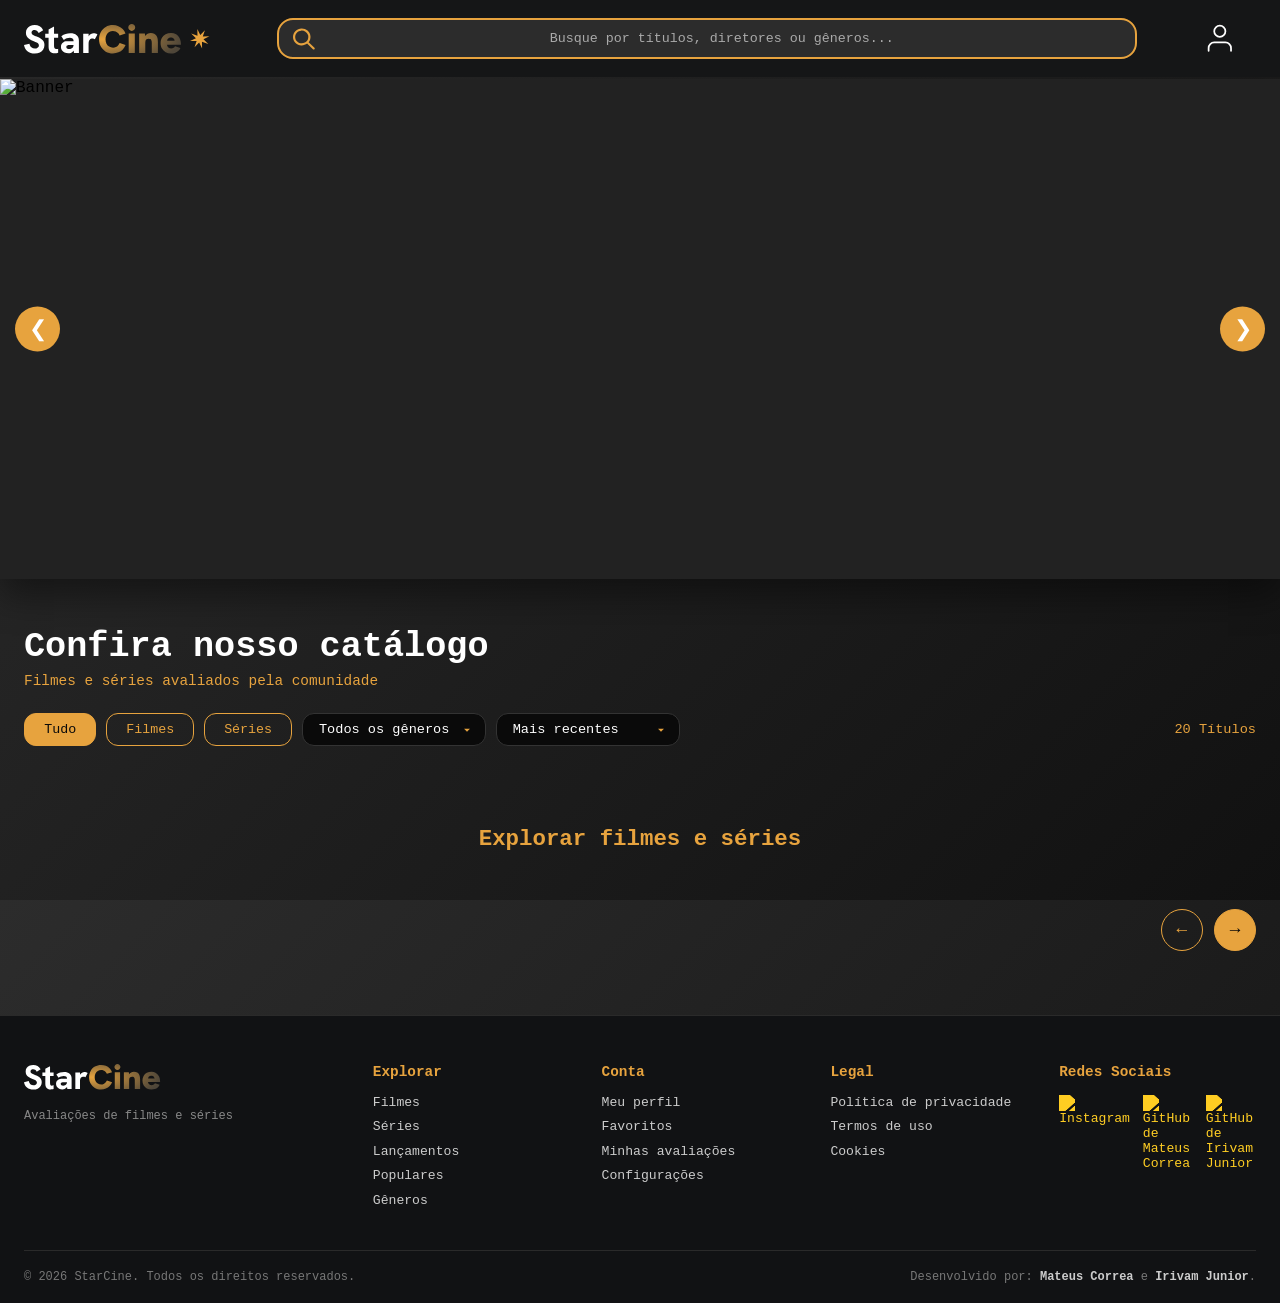
==== index.html @ 53b48ee3 "removendo alterações" ====
<!DOCTYPE html>
<html lang="pt-br">

<head>
  <meta charset="UTF-8">
  <meta name="viewport" content="width=device-width, initial-scale=1.0">

  <link rel="shortcut icon" href="/src/assets/images/StarCine.svg" type="image/x-icon">
  <link rel="stylesheet" href="/css/index.css">
  <link rel="stylesheet" href="/global css/colors.css">
  <link rel="stylesheet" href="/global css/fonts.css">
  <link rel="stylesheet" href="/css/responsivo.css">
  <link rel="icon" type="image/png" href="/svgs/Star 3.svg">
  <title>StarCine - Sua plataforma de streaming favorita</title>
</head>

<body>
  <header class="header">
    <div class="header__container">
      <div class="header__brand" id="logoReload">
        <img src="/svgs/StarCine.svg" alt="Star Cine" class="header__logo" />
        <img src="/svgs/Star 3.svg" alt="Estrela" class="header__star" />
      </div>

      <button class="header__hamburger" id="btnMenuMobile" aria-label="Abrir menu" aria-expanded="false">
        <span></span>
        <span></span>
        <span></span>
      </button>

      <div class="header__menu" id="headerMenu">
        <div class="header__search">
          <div class="header__search-icon">
            <img src="/svgs/search.svg" alt="Ícone de pesquisa" class="header__search-img" />
          </div>
          <input type="text" placeholder="Busque por títulos, diretores ou gêneros..." class="header__search-input" />
        </div>

        <div class="header__user" id="headerUser">
          <img src="/svgs/user-icon.svg" alt="Ícone de usuário" class="header__user-img" id="userAvatar" />
          <span class="header__user-nome" id="userNome"></span>

          <div class="header__user-dropdown" id="userDropdown">
            <button id="btnVerPerfil" type="button">Meu perfil</button>
            <button id="btnTrocarConta" type="button">Trocar de conta</button>
            <button id="btnSair" type="button">Sair</button>
          </div>
        </div>
      </div>
    </div>
  </header>

  <div class="modal-login" id="modalLogin">
    <div class="modal-login__overlay" id="modalLoginOverlay"></div>
    <div class="modal-login__conteudo">
      <button class="modal-login__fechar" id="modalLoginFechar" aria-label="Fechar">&times;</button>
      <p class="modal-login__titulo">Entrar no StarCine</p>
      <button id="btnEntrarGoogle" class="modal-login__botao" type="button">
        Continuar com Google
      </button>
    </div>
  </div>

  <section class="principal">
    <div class="card-principal">
      <img src="/img-principal/img-principal.png" alt="Banner" class="card-principal__img" id="imgPrincipal">
      <button class="btn prev" id="btnPrev">&#10094;</button>
      <button class="btn next" id="btnNext">&#10095;</button>
    </div>
    <div class="dots" id="dots">
      <span class="active" data-index="0"></span>
      <span data-index="1"></span>
      <span data-index="2"></span>
      <span data-index="3"></span>
    </div>
  </section>

  <section class="catalogo">
    <h2 class="catalogo__titulo">Confira nosso catálogo</h2>
    <p class="catalogo__subtitulo">Filmes e séries avaliados pela comunidade</p>

    <div class="catalogo__toolbar">
      <div class="catalogo__filtros">
        <button class="filtro filtro--ativo" data-filtro="todo">Tudo</button>
        <button class="filtro" data-filtro="filme">Filmes</button>
        <button class="filtro" data-filtro="serie">Séries</button>

        <select class="catalogo__select" id="selectGenero">
          <option value="todos">Todos os gêneros</option>
        </select>

        <select class="catalogo__select" id="selectOrdem">
          <option value="recentes">Mais recentes</option>
          <option value="antigos">Mais antigos</option>
          <option value="avaliados">Melhor avaliados</option>
        </select>
      </div>

      <span class="catalogo__contador" id="contadorTitulos">20 Títulos</span>
    </div>

    <div class="catalogo__grid" id="grid-catalogo"></div>
  </section>

  <section class="explorar">
    <h2 class="explorar__titulo">Explorar filmes e séries</h2>

    <div class="explorar__carrossel-wrap">
      <div class="explorar__carrossel" id="explorarCarrossel"></div>
    </div>

    <div class="explorar__controles">
      <button class="explorar__btn" id="explorarPrev" aria-label="Anterior">&#8592;</button>
      <button class="explorar__btn explorar__btn--ativo" id="explorarNext" aria-label="Próximo">&#8594;</button>
    </div>
  </section>

  <div class="modal" id="modal">
    <div class="modal__overlay" id="modalOverlay"></div>
    <div class="modal__conteudo">
      <button class="modal__fechar" id="modalFechar">&times;</button>
      <img src="" alt="" class="modal__poster" id="modalPoster">
      <div class="modal__info">
        <h2 class="modal__titulo" id="modalTitulo"></h2>
        <p class="modal__meta" id="modalMeta"></p>
        <p class="modal__descricao" id="modalDescricao"></p>

        <div class="modal__avaliacao">
          <p class="modal__avaliacao-titulo">Sua avaliação</p>
          <div class="estrelas" id="estrelas">
            <span data-valor="1">★</span>
            <span data-valor="2">★</span>
            <span data-valor="3">★</span>
            <span data-valor="4">★</span>
            <span data-valor="5">★</span>
          </div>
          <textarea id="modalComentario" class="modal__comentario"
            placeholder="Escreva sua opinião (opcional)..."></textarea>
          <button id="btnSalvarAvaliacao" class="btn-salvar-avaliacao">Salvar avaliação</button>
          <p class="modal__salvo" id="modalSalvoMsg"></p>
        </div>
      </div>
    </div>
  </div>

  <footer class="footer">
    <div class="footer__container">
      <div class="footer__brand">
        <img src="/svgs/StarCine.svg" alt="StarCine" class="footer__logo">
        <p class="footer__tagline">Avaliações de filmes e séries</p>
      </div>

      <div class="footer__coluna">
        <h4>Explorar</h4>
        <a href="#">Filmes</a>
        <a href="#">Séries</a>
        <a href="#">Lançamentos</a>
        <a href="#">Populares</a>
        <a href="#">Gêneros</a>
      </div>

      <div class="footer__coluna">
        <h4>Conta</h4>
        <a href="/pages/editar.html">Meu perfil</a>
        <a href="#">Favoritos</a>
        <a href="#">Minhas avaliações</a>
        <a href="#">Configurações</a>
      </div>

      <div class="footer__coluna">
        <h4>Legal</h4>
        <a href="#">Política de privacidade</a>
        <a href="#">Termos de uso</a>
        <a href="#">Cookies</a>
      </div>

      <div class="footer__coluna">
        <h4>Redes Sociais</h4>
        <div class="footer__redes">
          <a href="https://www.instagram.com/nexs.software/" target="_blank" rel="noopener noreferrer"
            aria-label="Instagram">
            <img src="/icons footer/instagram (2).png" alt="Instagram" loading="lazy">
          </a>
          <a href="https://github.com/Mateuscorrealana" target="_blank" rel="noopener noreferrer"
            aria-label="GitHub de Mateus Correa">
            <img src="/icons footer/github.png" alt="GitHub de Mateus Correa" loading="lazy">
          </a>
          <a href="https://github.com/silvazZzZ" target="_blank" rel="noopener noreferrer"
            aria-label="GitHub de Irivam Junior">
            <img src="/icons footer/github.png" alt="GitHub de Irivam Junior" loading="lazy">
          </a>
        </div>
      </div>
    </div>

    <div class="footer__bottom">
      <p>© 2026 StarCine. Todos os direitos reservados.</p>
      <p>Desenvolvido por: <span id="footerDevs"><a href="https://www.linkedin.com/in/mateuscorrealana/" target="_blank"
            rel="noopener noreferrer">Mateus Correa</a> e <a href="https://www.linkedin.com/in/irivam-junior-756773348/"
            target="_blank" rel="noopener noreferrer">Irivam Junior</a>.</span></p>
    </div>
  </footer>

  <button id="btnVoltarTopo" class="btn-voltar-topo" aria-label="Voltar ao topo">
    &#8593;
  </button>

  <script type="module" src="/js/script.js"></script>
</body>

</html>
---- css/index.css ----
html,
body {
  height: 100%;
  margin: 0;
  padding: 0;
}

body {
  background: var(--gradient-matte-black);
  min-height: 100vh;
}
.header {
  width: 100%;
  background-color: #151617; /* ajuste conforme a cor do seu tema */
  padding: 1rem 0;
}

.header__container {
  max-width: 1200px;
  margin: 0 auto;
  padding: 0 1.5rem;
  display: flex;
  align-items: center;
}

.header__brand {
  display: flex;
  align-items: center;
  gap: 0.5rem;
  cursor: pointer;
}

.header__logo {
  position: relative;
  height: 30px;
  width: auto;
  right: 340px;
  cursor: pointer;
}

.header__star {
  position: relative;
  width: 20px;
  height: auto;
  right: 340px;
  cursor: pointer;
}

.header__search {
  flex: 1;
  display: flex;
  justify-content: center;
  position: relative;
  right: 100px;
}

.header__search input {
  width: 100%;
  max-width: 800px;
  padding: 0.5rem 1rem;
  border: 2px double #E7A33E;
  border-radius: 16px;
  background-color: #2c2c2c; /* ajuste conforme a cor do seu tema */
  color: #fff; /* ajuste conforme a cor do seu tema */
  padding-left: 4.8rem; /* espaço para o ícone de pesquisa */
}

.header__search input::placeholder {
  color: #aaa; /* ajuste conforme a cor do seu tema */
  font-family: JetBrains Mono, monospace;
  text-align: center;
}

.header__search input:focus {
    outline: none;
    border-color: #E7A33E; /* ajuste conforme a cor do seu tema */
}

.header__search-icon {
  position: relative;
  left: 60px;
  cursor: pointer;
}

.editar-perfil button {
  position: absolute;
  font-family: 'JetBrains Mono', monospace;
  top: 15px;
  right: 300px;
  background-color: #E7A33E; /* ajuste conforme a cor do seu tema */
  color: #0a0a0a; /* ajuste conforme a cor do seu tema */
  border: none;
  padding: 1rem 1rem;
  border-radius: 16px;
  cursor: pointer;
}

.header__user {
  position: absolute;
  top: 15px;
  right: 130px;
  display: flex;
  align-items: center;
  gap: 0.5rem;
  cursor: pointer;
}

.header__user img {
  width: 35px;
  height: 45px;
}

.principal{
    display:flex;
    justify-content:center;
    margin-top:2px;
}

.card-principal{
    width:100%;
    max-width:1920px;
    height:500px;
    position:relative;
    overflow:hidden;
    background:#222;
    box-shadow: 0 15px 35px rgba(0,0,0,.45);
}

.card-principal__img{
    width:100%;
    height:100%;
    object-fit:cover;
    display:block;
}

.btn{
    position:absolute;
    top:50%;
    transform:translateY(-50%);
    width:45px;
    height:45px;
    border:none;
    border-radius:50%;
    background:#E7A33E;
    color:#fff;
    cursor:pointer;
    font-size:22px;
}

.prev{
    left:15px;
}

.next{
    right:15px;
}

.dots{
    position:absolute;
    bottom:280px;
    left:50%;
    transform:translateX(-50%);
    display:flex;
    gap:8px;
}

.dots span{
    width:10px;
    height:10px;
    border-radius:50%;
    background:#e7a33e40;
    cursor:pointer;
    transition: transform 0.3s ease, background 0.3s ease;
}

.dots span:hover{
    transform: scale(1.3);
}

.dots .active{
    background:#E7A33E;
    transform: scale(1.25);
}

/* ===== CATÁLOGO ===== */
.catalogo {
  max-width: 1300px;
  margin: 3rem auto;
  padding: 0 1.5rem;
}

.catalogo__titulo {
  color: #fff;
  font-family: 'JetBrains Mono', monospace;
  font-size: 2.2rem;
  font-weight: 700;
  margin: 0 0 0.4rem;
}

.catalogo__subtitulo {
  color: #E7A33E;
  font-family: 'JetBrains Mono', monospace;
  font-size: 0.9rem;
  margin: 0 0 1.5rem;
}

/* Linha com filtros + selects + contador, tudo alinhado como no Figma */
.catalogo__toolbar {
  display: flex;
  justify-content: space-between;
  align-items: center;
  flex-wrap: wrap;
  gap: 1rem;
  margin-bottom: 2rem;
}

.catalogo__filtros {
  display: flex;
  align-items: center;
  gap: 0.6rem;
  flex-wrap: wrap;
}

.filtro {
  padding: 0.5rem 1.2rem;
  border-radius: 12px;
  border: 1px solid #E7A33E;
  background: transparent;
  color: #E7A33E;
  font-family: 'JetBrains Mono', monospace;
  cursor: pointer;
}

.filtro--ativo {
  background: #E7A33E;
  color: #0a0a0a;
}

/* Selects de gênero e ordenação, estilizados como pill escura */
.catalogo__select {
  appearance: none;
  -webkit-appearance: none;
  -moz-appearance: none;
  background-color: #0a0a0a;
  color: #fff;
  border: 1px solid #333;
  border-radius: 12px;
  padding: 0.5rem 2.2rem 0.5rem 1rem;
  font-family: 'JetBrains Mono', monospace;
  font-size: 0.85rem;
  cursor: pointer;
  background-image: url("data:image/svg+xml;utf8,<svg xmlns='http://www.w3.org/2000/svg' viewBox='0 0 24 24' fill='%23E7A33E'><path d='M7 10l5 5 5-5z'/></svg>");
  background-repeat: no-repeat;
  background-position: right 0.7rem center;
  background-size: 14px;
}

.catalogo__select:focus {
  outline: none;
  border-color: #E7A33E;
}

.catalogo__contador {
  color: #E7A33E;
  font-family: 'JetBrains Mono', monospace;
  font-size: 0.85rem;
  white-space: nowrap;
}

.catalogo__grid {
  display: grid;
  grid-template-columns: repeat(6, 1fr);
  gap: 1.2rem;
  justify-items: center;
}

.catalogo__grid .card {
  width: 100%;
  max-width: 190px;
}

@media (max-width: 1100px) {
  .catalogo__grid {
    grid-template-columns: repeat(4, 1fr);
  }
}

@media (max-width: 700px) {
  .catalogo__grid {
    grid-template-columns: repeat(2, 1fr);
  }
}

.card {
  background: #1c1c1c;
  border-radius: 8px;
  overflow: hidden;
  cursor: pointer;
  transition: transform 0.2s;
}

.card:hover {
  transform: translateY(-5px);
}

.card__poster-wrap {
  position: relative;
}

.card__poster {
  width: 100%;
  aspect-ratio: 2/3;
  object-fit: cover;
  display: block;
}

.card__selo {
  width: 70px;
  height: 15px;
  position: absolute;
  top: 8px;
  left: 50%;
  transform: translateX(-50%);
  text-align: center;
  background: var(--gradient-linear);
  backdrop-filter: blur(6px);
  -webkit-backdrop-filter: blur(6px);
  color: #E7A33E;
  font-size: 0.75rem;
  padding: 3px 14px;
  border-radius: 16px;
  font-family: 'JetBrains Mono', monospace;
  letter-spacing: 0.5px;
  border: 1px solid #E7A33E;
  white-space: nowrap;
}

.card__info {
  padding: 0.6rem;
}

.card__titulo {
  color: #fff;
  font-size: 0.85rem;
  margin: 0 0 0.2rem;
  font-family: 'JetBrains Mono', monospace;
}

.card__meta {
  color: #999;
  font-size: 0.75rem;
  margin: 0 0 0.3rem;
}

.card__nota {
  color: #E7A33E;
  font-size: 0.75rem;
}

/* ===== Scrollbar personalizada (Google Chrome, Edge, Safari) ===== */
::-webkit-scrollbar {
    width: 12px;
}

::-webkit-scrollbar-track {
    background-color: #2c2c2c;
}

::-webkit-scrollbar-thumb {
    background-color: #fbad40;
    border-radius: 10px;
}

::-webkit-scrollbar-thumb:hover {
    background-color: #e4962f;
}

/* ===== MODAL ===== */
.modal {
  display: none;
  position: fixed;
  top: 0; left: 0;
  width: 100%; height: 100%;
  z-index: 1000;
  align-items: center;
  justify-content: center;
}

.modal.ativo {
  display: flex;
}

.modal__overlay {
  position: absolute;
  top: 0; left: 0;
  width: 100%; height: 100%;
  background: rgba(0, 0, 0, 0.8);
}

.modal__conteudo {
  position: relative;
  background: #1c1c1c;
  border-radius: 12px;
  max-width: 700px;
  width: 90%;
  max-height: 85vh;
  overflow-y: auto;
  display: flex;
  gap: 1.5rem;
  padding: 1.5rem;
  z-index: 1001;
}

.modal__poster {
  width: 220px;
  border-radius: 8px;
  object-fit: cover;
  flex-shrink: 0;
}

.modal__titulo {
  color: #fff;
  font-family: 'JetBrains Mono', monospace;
  margin: 0 0 0.5rem;
}

.modal__meta {
  color: #E7A33E;
  font-size: 0.85rem;
  margin-bottom: 1rem;
}

.modal__descricao {
  color: #ccc;
  font-size: 0.9rem;
  line-height: 1.5;
}

.modal__fechar {
  position: absolute;
  top: 10px;
  right: 15px;
  background: none;
  border: none;
  color: #fff;
  font-size: 1.8rem;
  cursor: pointer;
}

@media (max-width: 600px) {
  .modal__conteudo {
    flex-direction: column;
  }
  .modal__poster {
    width: 100%;
  }
  .catalogo {
    margin-left: 1rem;
  }
}

/* ===== EXPLORAR FILMES E SÉRIES (carrossel) ===== */
.explorar {
  max-width: 1300px;
  margin: 3rem auto 4rem;
  padding: 0 1.5rem;
}

.explorar__titulo {
  color: #E7A33E;
  font-family: 'JetBrains Mono', monospace;
  font-size: 1.4rem;
  text-align: center;
  margin: 0 0 1.8rem;
}

.explorar__carrossel-wrap {
  overflow: hidden;
}

.explorar__carrossel {
  display: flex;
  gap: 1.2rem;
  overflow-x: auto;
  scroll-behavior: smooth;
  scrollbar-width: none; /* Firefox */
  padding-bottom: 4px;
}

.explorar__carrossel::-webkit-scrollbar {
  display: none; /* Chrome, Edge, Safari */
}

.explorar__carrossel .card {
  flex: 0 0 auto;
  width: 190px;
}

.explorar__controles {
  display: flex;
  justify-content: flex-end;
  gap: 0.7rem;
  margin-top: 1.5rem;
}

.explorar__btn {
  width: 42px;
  height: 42px;
  border-radius: 50%;
  border: 1px solid #E7A33E;
  background: transparent;
  color: #E7A33E;
  font-size: 1.1rem;
  cursor: pointer;
  display: flex;
  align-items: center;
  justify-content: center;
  transition: background 0.15s ease, color 0.15s ease;
}

.explorar__btn:hover,
.explorar__btn--ativo {
  background: #E7A33E;
  color: #0a0a0a;
}

@media (max-width: 500px) {
  .explorar__carrossel .card {
    width: 150px;
  }
}

/* Cor de destaque das opções do select — troca o azul padrão do navegador */
.catalogo__select option {
  background-color: #0a0a0a;
  color: #fff;
}

.catalogo__select option:checked,
.catalogo__select option:hover {
  background-color: #E7A33E;
  color: #0a0a0a;
}

/* ===== AVALIAÇÃO POR ESTRELAS (dentro do modal) ===== */
.modal__avaliacao {
  margin-top: 1.2rem;
  border-top: 1px solid #333;
  padding-top: 1rem;
}

.modal__avaliacao-titulo {
  color: #fff;
  font-family: 'JetBrains Mono', monospace;
  font-size: 0.85rem;
  margin: 0 0 0.5rem;
}

.estrelas {
  display: flex;
  gap: 0.3rem;
  font-size: 1.8rem;
  margin-bottom: 0.8rem;
  line-height: 1;
}

.estrelas span {
  color: #444;
  cursor: pointer;
  transition: color 0.15s ease, transform 0.15s ease;
}

.estrelas span:hover {
  transform: scale(1.15);
}

.estrelas span.preenchida {
  color: #E7A33E;
}

.modal__comentario {
  width: 100%;
  min-height: 70px;
  resize: vertical;
  background: #0a0a0a;
  border: 1px solid #333;
  border-radius: 8px;
  color: #fff;
  font-family: 'JetBrains Mono', monospace;
  font-size: 0.85rem;
  padding: 0.6rem;
  box-sizing: border-box;
  margin-bottom: 0.8rem;
}

.modal__comentario:focus {
  outline: none;
  border-color: #E7A33E;
}

.btn-salvar-avaliacao {
  background: #E7A33E;
  color: #0a0a0a;
  border: none;
  border-radius: 10px;
  padding: 0.6rem 1.4rem;
  font-family: 'JetBrains Mono', monospace;
  font-weight: 700;
  cursor: pointer;
}

.btn-salvar-avaliacao:hover {
  background: #e4962f;
}

.modal__salvo {
  color: #6fcf6f;
  font-size: 0.8rem;
  margin-top: 0.5rem;
  min-height: 1rem;
}

/* ===== FOOTER ===== */
.footer {
  margin-top: 4rem;
  background: #111214;
  border-top: 1px solid #2a2a2a;
  padding: 3rem 1.5rem 0;
}

.footer__container {
  max-width: 1300px;
  margin: 0 auto;
  display: grid;
  grid-template-columns: 1.5fr 1fr 1fr 1fr 1fr;
  gap: 2rem;
  padding-bottom: 2rem;
}

.footer__brand {
  display: flex;
  flex-direction: column;
  gap: 0.4rem;
}

.footer__logo {
  position: relative;
  margin-right: 180px;
  height: 26px;
  width: auto;
}

.footer__tagline {
  color: #888;
  font-family: 'JetBrains Mono', monospace;
  font-size: 0.75rem;
}

.footer__coluna h4 {
  color: #E7A33E;
  font-family: 'JetBrains Mono', monospace;
  font-size: 0.9rem;
  margin: 0 0 0.9rem;
}

.footer__coluna a {
  display: block;
  color: #ccc;
  text-decoration: none;
  font-family: 'JetBrains Mono', monospace;
  font-size: 0.82rem;
  margin-bottom: 0.6rem;
  transition: color 0.15s ease;
}

.footer__coluna a:hover {
  color: #E7A33E;
}

.footer__redes {
  display: flex;
  gap: 0.8rem;
}

.footer__redes img {
  width: 20px;
  height: 20px;
  filter: grayscale(1) brightness(1.6);
  transition: filter 0.15s ease;
   filter: brightness(0) saturate(100%) invert(70%) sepia(90%) saturate(400%);
}


.footer__bottom {
  max-width: 1300px;
  margin: 0 auto;
  border-top: 1px solid #2a2a2a;
  padding: 1.2rem 0;
  display: flex;
  justify-content: space-between;
  flex-wrap: wrap;
  gap: 0.5rem;
}

.footer__bottom p {
  color: #777;
  font-family: 'JetBrains Mono', monospace;
  font-size: 0.75rem;
  margin: 0;
}

@media (max-width: 900px) {
  .footer__container {
    grid-template-columns: repeat(2, 1fr);
  }
}

@media (max-width: 500px) {
  .footer__container {
    grid-template-columns: 1fr;
  }
}

/* ===== Nomes dos devs no footer (links para LinkedIn) ===== */
#footerDevs a {
  color: #ccc;
  text-decoration: none;
  font-family: 'JetBrains Mono', monospace;
  font-weight: 700;
  border-bottom: 1px solid transparent;
  transition: color 0.15s ease, border-color 0.15s ease;
}

#footerDevs a:hover {
  color: #E7A33E;
  border-bottom-color: #E7A33E;
}

#footerDevs a:focus-visible {
  outline: 2px solid #E7A33E;
  outline-offset: 2px;
  border-radius: 2px;
}

/* ===== BOTÃO VOLTAR AO TOPO ===== */
.btn-voltar-topo {
  position: fixed;
  bottom: 2rem;
  right: 2rem;
  width: 48px;
  height: 48px;
  border-radius: 50%;
  border: 1px solid #E7A33E;
  background: #1c1c1c;
  color: #E7A33E;
  font-size: 1.4rem;
  cursor: pointer;
  display: flex;
  align-items: center;
  justify-content: center;
  z-index: 900;
  box-shadow: 0 8px 20px rgba(0, 0, 0, 0.45);

  opacity: 0;
  visibility: hidden;
  transform: translateY(15px);
  transition: opacity 0.3s ease, transform 0.3s ease, visibility 0.3s ease,
    background 0.15s ease, color 0.15s ease;
}

.btn-voltar-topo.visivel {
  opacity: 1;
  visibility: visible;
  transform: translateY(0);
}

.btn-voltar-topo:hover {
  background: #E7A33E;
  color: #0a0a0a;
}

@media (max-width: 500px) {
  .btn-voltar-topo {
    bottom: 1.2rem;
    right: 1.2rem;
    width: 42px;
    height: 42px;
  }
}

/* ===== MODAL DE LOGIN COM GOOGLE ===== */
.modal-login {
  display: none;
  position: fixed;
  top: 0; left: 0;
  width: 100%; height: 100%;
  z-index: 1100;
  align-items: center;
  justify-content: center;
}

.modal-login.ativo {
  display: flex;
}

.modal-login__overlay {
  position: absolute;
  top: 0; left: 0;
  width: 100%; height: 100%;
  background: rgba(0, 0, 0, 0.8);
}

.modal-login__conteudo {
  position: relative;
  background: #1c1c1c;
  border-radius: 12px;
  padding: 2rem 2.5rem;
  z-index: 1101;
  display: flex;
  flex-direction: column;
  align-items: center;
  gap: 1.2rem;
  border: 1px solid #333;
}

.modal-login__titulo {
  color: #fff;
  font-family: 'JetBrains Mono', monospace;
  font-size: 1.1rem;
  margin: 0;
}

.modal-login__fechar {
  position: absolute;
  top: 8px;
  right: 12px;
  background: none;
  border: none;
  color: #fff;
  font-size: 1.6rem;
  cursor: pointer;
}

.modal-login__botao {
  min-height: 44px;
  min-width: 220px;
  display: flex;
  align-items: center;
  justify-content: center;
}

/* ===== USUÁRIO LOGADO (header) ===== */
.header__user-nome {
  color: #fff;
  font-family: 'JetBrains Mono', monospace;
  font-size: 0.85rem;
  white-space: nowrap;
}

.header__user-img.header__user-img--logado {
  width: 36px;
  height: 36px;
  border-radius: 50%;
  object-fit: cover;
  border: 2px solid #E7A33E;
}
---- global css/colors.css ----
:root {
    --gradient-matte-black: linear-gradient(135deg, #2c2c2c, #111111);
    --gradient-linear: linear-gradient(135deg, #485058 0%, #000000 100%);
}
---- global css/fonts.css ----
* {
    font-family: 'JetBrains Mono', monospace; 
}
---- css/responsivo.css ----
/* ==========================================================================
   StarCine — CSS GLOBAL RESPONSIVO (v2)
   Importar por último, depois de index.css / perfil.css / colors.css / fonts.css:
   <link rel="stylesheet" href="/css/responsivo.css">

   Este arquivo:
   1) Reseta o header (antes usava position:absolute com valores fixos tipo
      "right:340px", que quebra em qualquer tela que não seja a exata do
      Figma). Agora é flexbox de verdade, funciona em qualquer largura.
   2) Adiciona o menu hambúrguer mobile (a lógica de JS já existe em
      script.js, procurando #btnMenuMobile e #headerMenu — só faltava o
      HTML e o CSS, que é o que este arquivo resolve).
   3) Corrige o footer no mobile.
   ========================================================================== */

/* =========================================================
   BANNER — fade suave na troca de slide (evita o "salto" ao clicar)
   ========================================================= */
.card-principal__img {
  transition: opacity 0.15s ease;
}

.card-principal__img--trocando {
  opacity: 0.35;
}

/* =========================================================
   HEADER — reset base (vale para TODAS as larguras)
   ========================================================= */
.header {
  position: relative;
  z-index: 500;
}

.header__container {
  display: flex;
  align-items: center;
  justify-content: space-between;
  gap: 1.5rem;
  max-width: 1300px;
  margin: 0 auto;
  padding: 0 1.5rem;
}

.header__brand {
  display: flex;
  align-items: center;
  gap: 0.5rem;
  flex-shrink: 0;
}

/* remove os deslocamentos fixos que jogavam a logo pra fora da tela */
.header__logo,
.header__star {
  position: static;
  right: 0;
}

/* o menu (busca + usuário) vira um único bloco flexível */
.header__menu {
  display: flex;
  align-items: center;
  gap: 2rem;
  flex: 1;
  justify-content: space-between;
  min-width: 0;
}

.header__search {
  position: relative;
  right: 0;
  flex: 1;
  max-width: 860px;
  margin: 0 auto;
  display: flex;
  align-items: center;
  justify-content: center;
}

.header__search-icon {
  position: absolute;
  left: 1rem;
  top: 50%;
  transform: translateY(-50%);
  display: flex;
  align-items: center;
}

.header__search-img {
  width: 30px;
  height: 30px;
  display: block;
}

.header__search input {
  width: 100%;
  padding: 0.7rem 1.2rem 0.7rem 3rem;
}

.editar-perfil {
  flex-shrink: 0;
}

.editar-perfil button {
  position: static;
  white-space: nowrap;
}

.header__user {
  position: static;
  flex-shrink: 0;
}

.header__user {
  position: relative;
  right: 10px;
  top: 0;
}

.header__user-dropdown {
  position: absolute;
  top: calc(100% + 10px);
  right: 0;
  background: #151617;
  border: 1px solid #2a2a2a;
  border-radius: 10px;
  padding: 0.4rem;
  min-width: 170px;
  display: flex;
  flex-direction: column;
  gap: 0.15rem;
  box-shadow: 0 12px 24px rgba(0, 0, 0, 0.45);
  z-index: 700;

  max-height: 0;
  opacity: 0;
  overflow: hidden;
  pointer-events: none;
  transition: max-height 0.2s ease, opacity 0.15s ease;
}

.header__user-dropdown.aberto {
  max-height: 200px;
  opacity: 1;
  pointer-events: auto;
}

.header__user-dropdown button {
  background: none;
  border: none;
  color: #ccc;
  font-family: 'JetBrains Mono', monospace;
  font-size: 0.82rem;
  text-align: left;
  padding: 0.55rem 0.7rem;
  border-radius: 6px;
  cursor: pointer;
  width: 100%;
}

.header__user-dropdown button:hover {
  background: #232323;
  color: #E7A33E;
}

#btnSair {
  color: #e07a7a;
}

#btnSair:hover {
  background: #2a1c1c;
  color: #ff9a9a;
}

/* =========================================================
   HAMBÚRGUER — escondido no desktop
   ========================================================= */
.header__hamburger {
  display: none;
  flex-direction: column;
  justify-content: space-between;
  width: 26px;
  height: 18px;
  background: none;
  border: none;
  padding: 0;
  cursor: pointer;
  flex-shrink: 0;
  z-index: 600;
}

.header__hamburger span {
  display: block;
  height: 2px;
  width: 100%;
  background: #E7A33E;
  border-radius: 2px;
  transition: transform 0.25s ease, opacity 0.2s ease;
}

.header__hamburger.aberto span:nth-child(1) {
  transform: translateY(8px) rotate(45deg);
}

.header__hamburger.aberto span:nth-child(2) {
  opacity: 0;
}

.header__hamburger.aberto span:nth-child(3) {
  transform: translateY(-8px) rotate(-45deg);
}


@media (max-width: 1440px) {
  .dots {
    display: none;
  }
}


/* =========================================================
   1200px — catálogo com uma coluna a menos
   ========================================================= */
@media (max-width: 1200px) {
  .catalogo__grid {
    grid-template-columns: repeat(4, 1fr);
  }
}

/* =========================================================
   1024px — banner menor, footer 3 colunas
   ========================================================= */
@media (max-width: 1024px) {
  .card-principal {
    height: 380px;
  }

  .dots {
    bottom: 160px;
    display: none;
  }

  .footer__container {
    grid-template-columns: repeat(3, 1fr);
  }
}

/* =========================================================
   880px — MENU VIRA HAMBÚRGUER
   ========================================================= */
@media (max-width: 880px) {
  .header__hamburger {
    display: flex;
  }

  .header__menu {
    position: absolute;
    top: 100%;
    left: 0;
    right: 0;
    flex-direction: column;
    align-items: stretch;
    gap: 0.9rem;
    background: #151617;
    border-top: 1px solid #2a2a2a;
    padding: 1.2rem 1.5rem 1.5rem;
    box-shadow: 0 12px 24px rgba(0, 0, 0, 0.4);

    max-height: 0;
    opacity: 0;
    overflow: hidden;
    pointer-events: none;
    transition: max-height 0.3s ease, opacity 0.2s ease;
  }

  .header__menu.aberto {
    max-height: 400px;
    opacity: 1;
    pointer-events: auto;
    overflow: visible;
  }

  .header__search {
    max-width: none;
    width: 100%;
  }

  .editar-perfil button {
    width: 100%;
  }

  .header__user {
    justify-content: center;
    padding-top: 0.6rem;
    border-top: 1px solid #2a2a2a;
  }

  .catalogo__grid {
    grid-template-columns: repeat(3, 1fr);
  }

  /* backdrop-filter (desfoque) é pesado pra GPU de celular, e o site tem
     dezenas de selos "FILME/SÉRIE" na tela ao mesmo tempo — trocando por
     um fundo sólido semi-transparente, sem perder o visual, evita travar
     o scroll no mobile */
  .card__selo {
    backdrop-filter: none;
    -webkit-backdrop-filter: none;
    background: rgba(10, 10, 10, 0.78);
  }
}

/* =========================================================
   768px — banner menor, toolbar do catálogo empilha
   ========================================================= */
@media (max-width: 768px) {
  .card-principal {
    height: 300px;
  }

  .dots {
    bottom: 110px;
  }

  .catalogo__toolbar {
    flex-direction: column;
    align-items: flex-start;
  }

  .catalogo__filtros {
    width: 100%;
  }

  .catalogo__select {
    flex: 1;
  }

  .catalogo__contador {
    align-self: flex-end;
  }

  .explorar__titulo {
    font-size: 1.2rem;
  }

  .modal__conteudo {
    max-width: 90%;
  }

  .perfil-bio__stats {
    gap: 1.6rem;
  }

  .perfil-bio {
    margin: 1.5rem;
    padding: 1.5rem;
  }

  .perfil-editar-painel {
    margin: -1rem 1.5rem 2rem;
  }

  .perfil-avaliacoes {
    padding: 0 1.5rem;
  }
}

/* =========================================================
   600px — ajustes finos de header, banner, modal, footer
   ========================================================= */
@media (max-width: 600px) {
  .header__container {
    padding: 0 1rem;
  }

  .header__menu {
    padding: 1rem 1rem 1.4rem;
  }

  .header__search input {
    font-size: 0.85rem;
  }

  .card-principal {
    height: 220px;
  }

  .dots {
    bottom: 70px;
  }

  .btn {
    width: 36px;
    height: 36px;
    font-size: 18px;
  }

  .catalogo {
    margin: 2rem auto;
    padding: 0 1rem;
  }

  .catalogo__titulo {
    font-size: 1.6rem;
  }

  .catalogo__grid {
    grid-template-columns: repeat(2, 1fr);
  }

  .explorar {
    padding: 0 1rem;
    margin: 2rem auto 3rem;
  }

  .modal__poster {
    width: 160px;
    margin: 0 auto;
  }

  /* ===== FOOTER — empilhado e centralizado no mobile ===== */
  .footer {
    padding: 2.5rem 1.2rem 0;
  }

  .footer__container {
    grid-template-columns: 1fr;
    gap: 2.2rem;
    text-align: center;
  }

  .footer__brand {
    align-items: center;
    margin-right: 0;
  }

  .footer__logo {
    margin-right: 0;
  }

  .footer__coluna a {
    margin-bottom: 0.5rem;
  }

  .footer__redes {
    justify-content: center;
  }

  .footer__bottom {
    flex-direction: column;
    text-align: center;
    gap: 0.4rem;
  }

  .perfil-bio__foto {
    width: 100px;
    height: 100px;
  }

  .avaliacao-item {
    gap: 0.8rem;
  }

  .avaliacao-item__poster {
    width: 70px;
    height: 100px;
  }
}

/* =========================================================
   480px — telas de celular pequenas
   ========================================================= */
@media (max-width: 480px) {
  .catalogo__filtros {
    gap: 0.4rem;
  }

  .filtro {
    padding: 0.4rem 0.9rem;
    font-size: 0.8rem;
  }

  .catalogo__select {
    font-size: 0.8rem;
    padding: 0.4rem 1.8rem 0.4rem 0.8rem;
  }

  .card-principal {
    height: 180px;
  }

  .dots {
    bottom: 55px;
  }

  .modal__conteudo {
    padding: 1rem;
    gap: 1rem;
  }

  .modal__titulo {
    font-size: 1.1rem;
  }

  .estrelas {
    font-size: 1.5rem;
  }

  .footer__coluna h4 {
    margin-bottom: 0.6rem;
  }

  .perfil-bio__saudacao {
    font-size: 1.15rem;
  }

  .perfil-bio__stat-numero {
    font-size: 1.3rem;
  }

  .perfil-editar-painel input[type="text"] {
    max-width: 100%;
  }

  .avaliacao-item__data {
    font-size: 0.7rem;
  }
}

/* =========================================================
   380px — telas muito pequenas (iPhone SE etc.)
   ========================================================= */
@media (max-width: 380px) {
  .header__search input {
    padding-left: 2.4rem;
    padding-right: 0.6rem;
  }

  .header__search-icon {
    left: 0.6rem;
  }

  .btn-voltar-topo {
    width: 38px;
    height: 38px;
    font-size: 1.1rem;
  }

  .perfil-bio__foto {
    width: 84px;
    height: 84px;
  }
}

/* =========================================================
   BOTÃO "Continuar com Google" (agora somos nós que estilizamos,
   antes era desenhado pelo próprio Google)
   ========================================================= */
.modal-login__botao {
  min-height: 44px;
  min-width: 240px;
  display: flex;
  align-items: center;
  justify-content: center;
  background: #E7A33E;
  color: #0a0a0a;
  border: none;
  border-radius: 12px;
  font-family: 'JetBrains Mono', monospace;
  font-weight: 700;
  font-size: 0.9rem;
  cursor: pointer;
  padding: 0.8rem 1.5rem;
  transition: background 0.15s ease;
}

.modal-login__botao:hover {
  background: #e4962f;
}
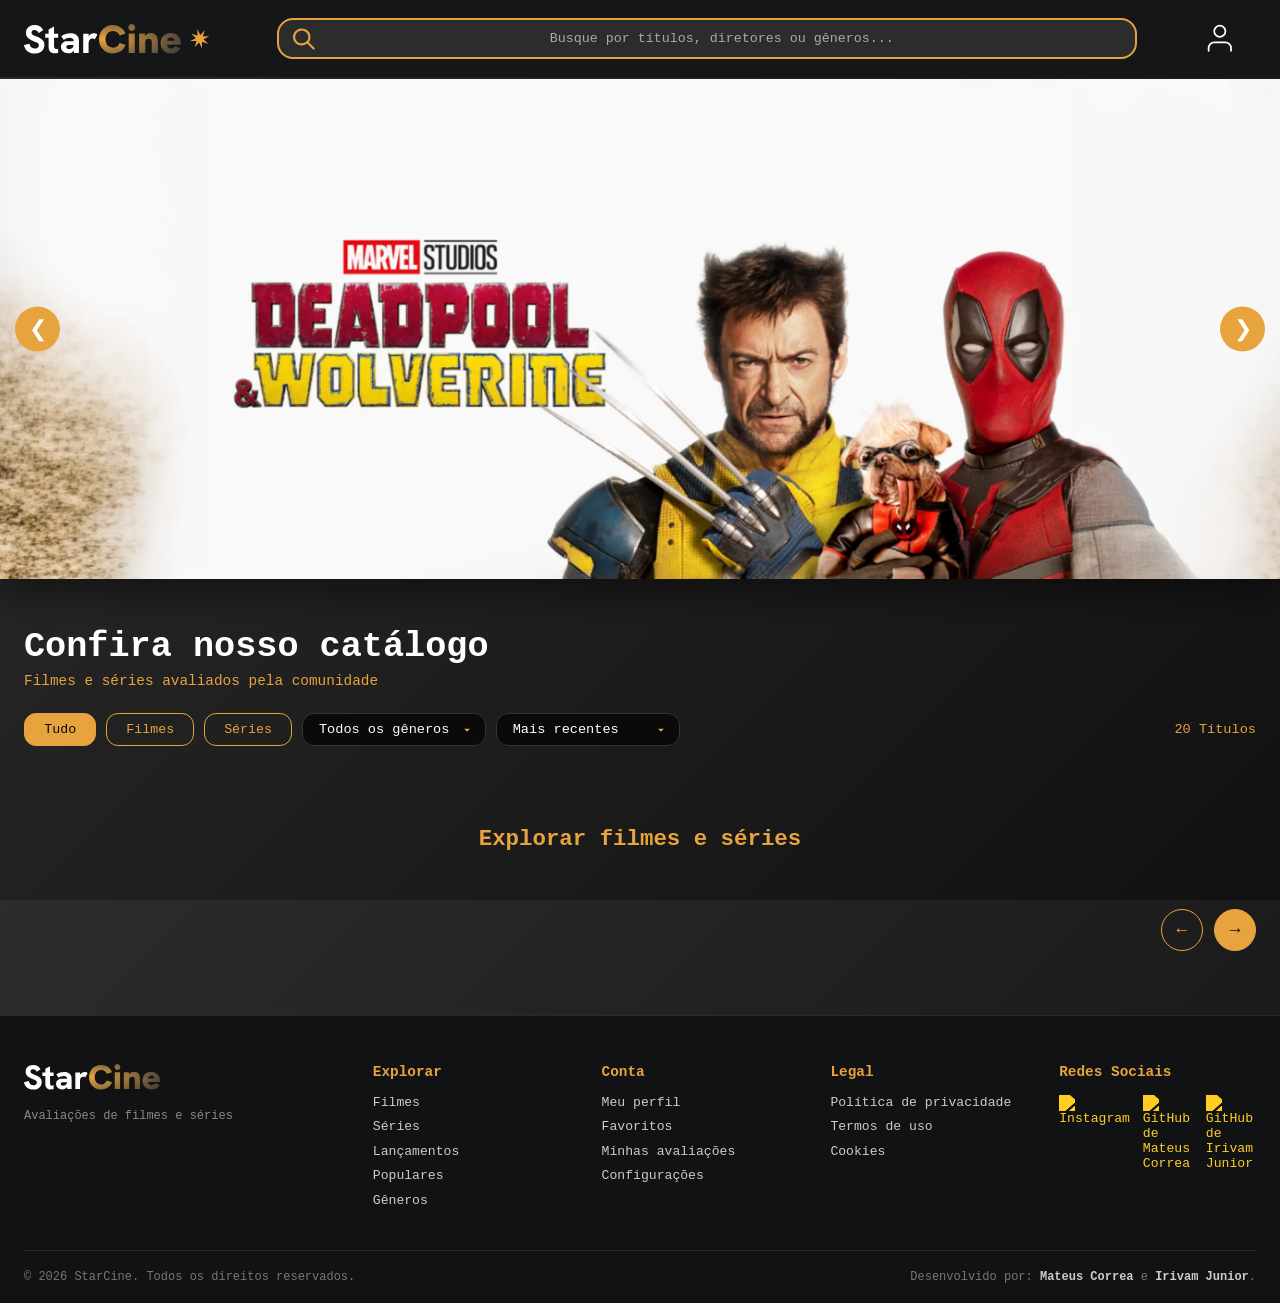
==== commit 051caf1d: "alterando imgs principais mais leves" ====
--- a/index.html
+++ b/index.html
@@ -5,12 +5,24 @@
   <meta charset="UTF-8">
   <meta name="viewport" content="width=device-width, initial-scale=1.0">
 
-  <link rel="shortcut icon" href="/src/assets/images/StarCine.svg" type="image/x-icon">
+  <!-- Favicon -->
+  <link rel="icon" type="image/png" sizes="512x512" href="./Star 3.png">
+  <link rel="icon" type="image/png" sizes="192x192" href="./Star 3.png">
+
+  <!-- Ícone para iPhone/iPad -->
+  <link rel="apple-touch-icon" sizes="180x180" href="./Star 3.png">
+
+  <!-- Android / instalação na tela inicial -->
+  <link rel="manifest" href="./site.webmanifest">
+
+  <!-- Cor do navegador no celular -->
+  <meta name="theme-color" content="#000000">
+
   <link rel="stylesheet" href="/css/index.css">
   <link rel="stylesheet" href="/global css/colors.css">
   <link rel="stylesheet" href="/global css/fonts.css">
   <link rel="stylesheet" href="/css/responsivo.css">
-  <link rel="icon" type="image/png" href="/svgs/Star 3.svg">
+
   <title>StarCine - Sua plataforma de streaming favorita</title>
 </head>
 
@@ -63,7 +75,7 @@
 
   <section class="principal">
     <div class="card-principal">
-      <img src="/img-principal/img-principal.png" alt="Banner" class="card-principal__img" id="imgPrincipal">
+      <img src="/img-principal/img-principal (1).webp" alt="Banner" class="card-principal__img" id="imgPrincipal">
       <button class="btn prev" id="btnPrev">&#10094;</button>
       <button class="btn next" id="btnNext">&#10095;</button>
     </div>
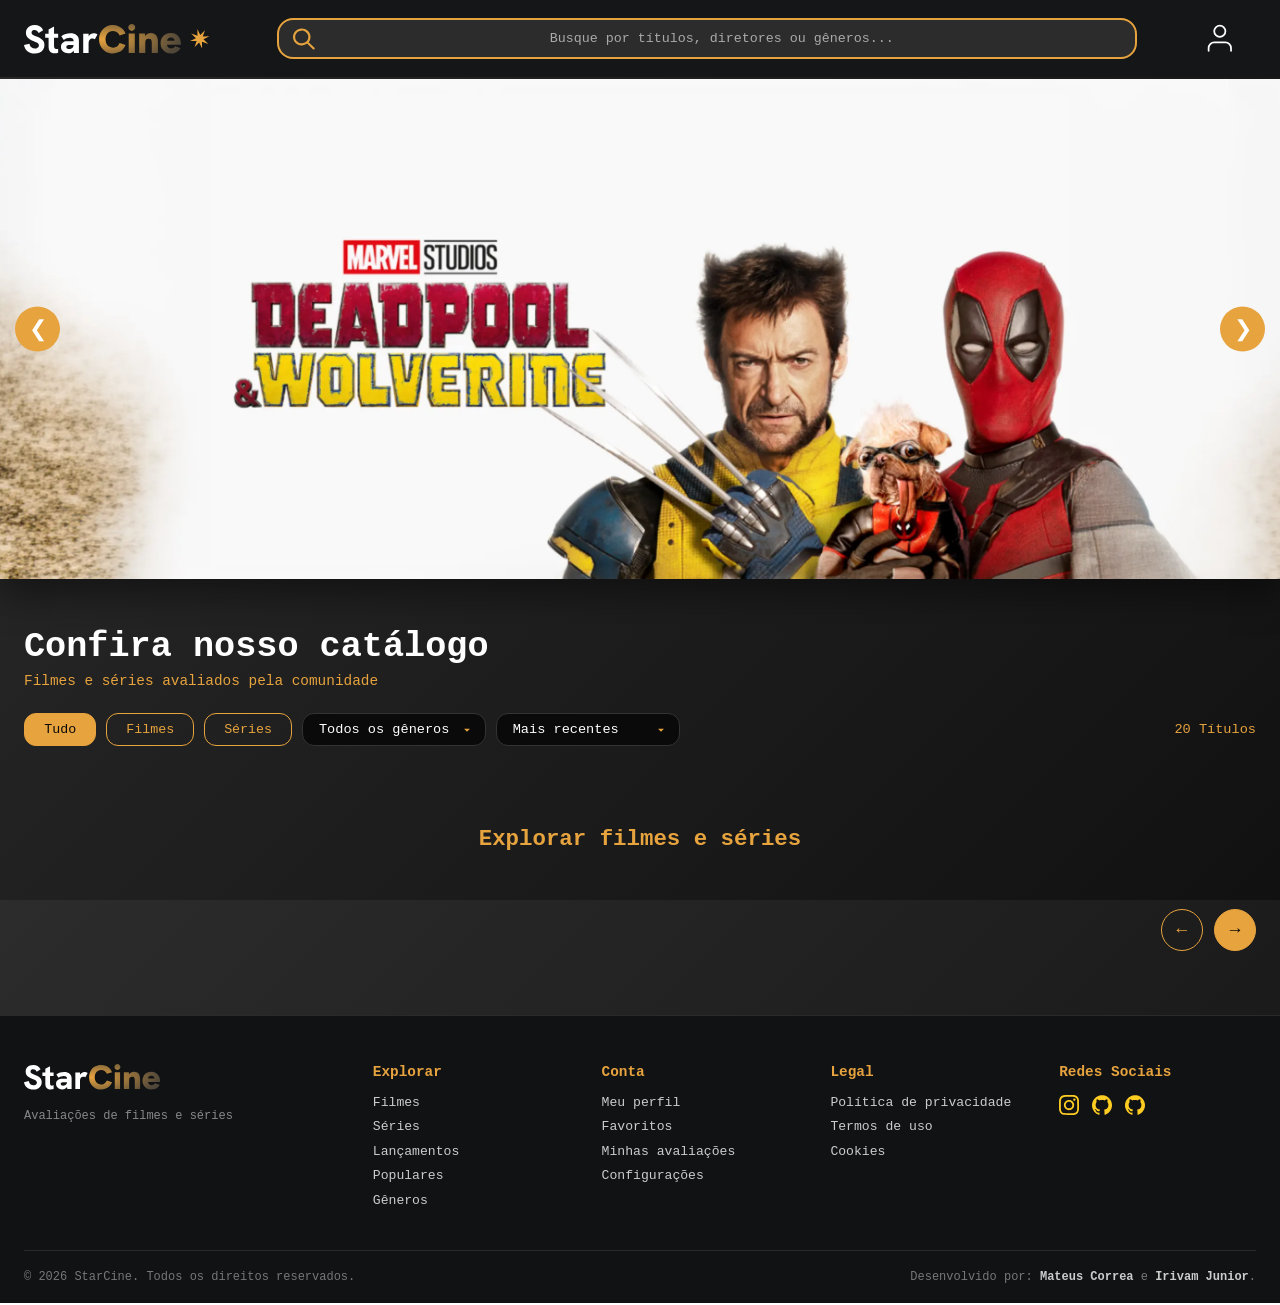
==== commit ab65d3c8: "trocando png por svg" ====
--- a/index.html
+++ b/index.html
@@ -191,15 +191,15 @@
         <div class="footer__redes">
           <a href="https://www.instagram.com/nexs.software/" target="_blank" rel="noopener noreferrer"
             aria-label="Instagram">
-            <img src="/icons footer/instagram (2).png" alt="Instagram" loading="lazy">
+            <img src="/icons footer/instagram-_2_.svg" alt="Instagram" loading="lazy">
           </a>
           <a href="https://github.com/Mateuscorrealana" target="_blank" rel="noopener noreferrer"
             aria-label="GitHub de Mateus Correa">
-            <img src="/icons footer/github.png" alt="GitHub de Mateus Correa" loading="lazy">
+            <img src="/icons footer/github.svg" alt="GitHub de Mateus Correa" loading="lazy">
           </a>
           <a href="https://github.com/silvazZzZ" target="_blank" rel="noopener noreferrer"
             aria-label="GitHub de Irivam Junior">
-            <img src="/icons footer/github.png" alt="GitHub de Irivam Junior" loading="lazy">
+            <img src="/icons footer/github.svg" alt="GitHub de Irivam Junior" loading="lazy">
           </a>
         </div>
       </div>
--- a/css/responsivo.css
+++ b/css/responsivo.css
@@ -211,9 +211,14 @@
 }
 
 
-@media (max-width: 1440px) {
+/* dots visíveis só em telas desktop grandes (ex: seu monitor 1920x1080) */
+.dots {
+  visibility: hidden;
+}
+
+@media (min-width: 1441px) {
   .dots {
-    display: none;
+    visibility: visible;
   }
 }
 
@@ -237,7 +242,6 @@
 
   .dots {
     bottom: 160px;
-    display: none;
   }
 
   .footer__container {
